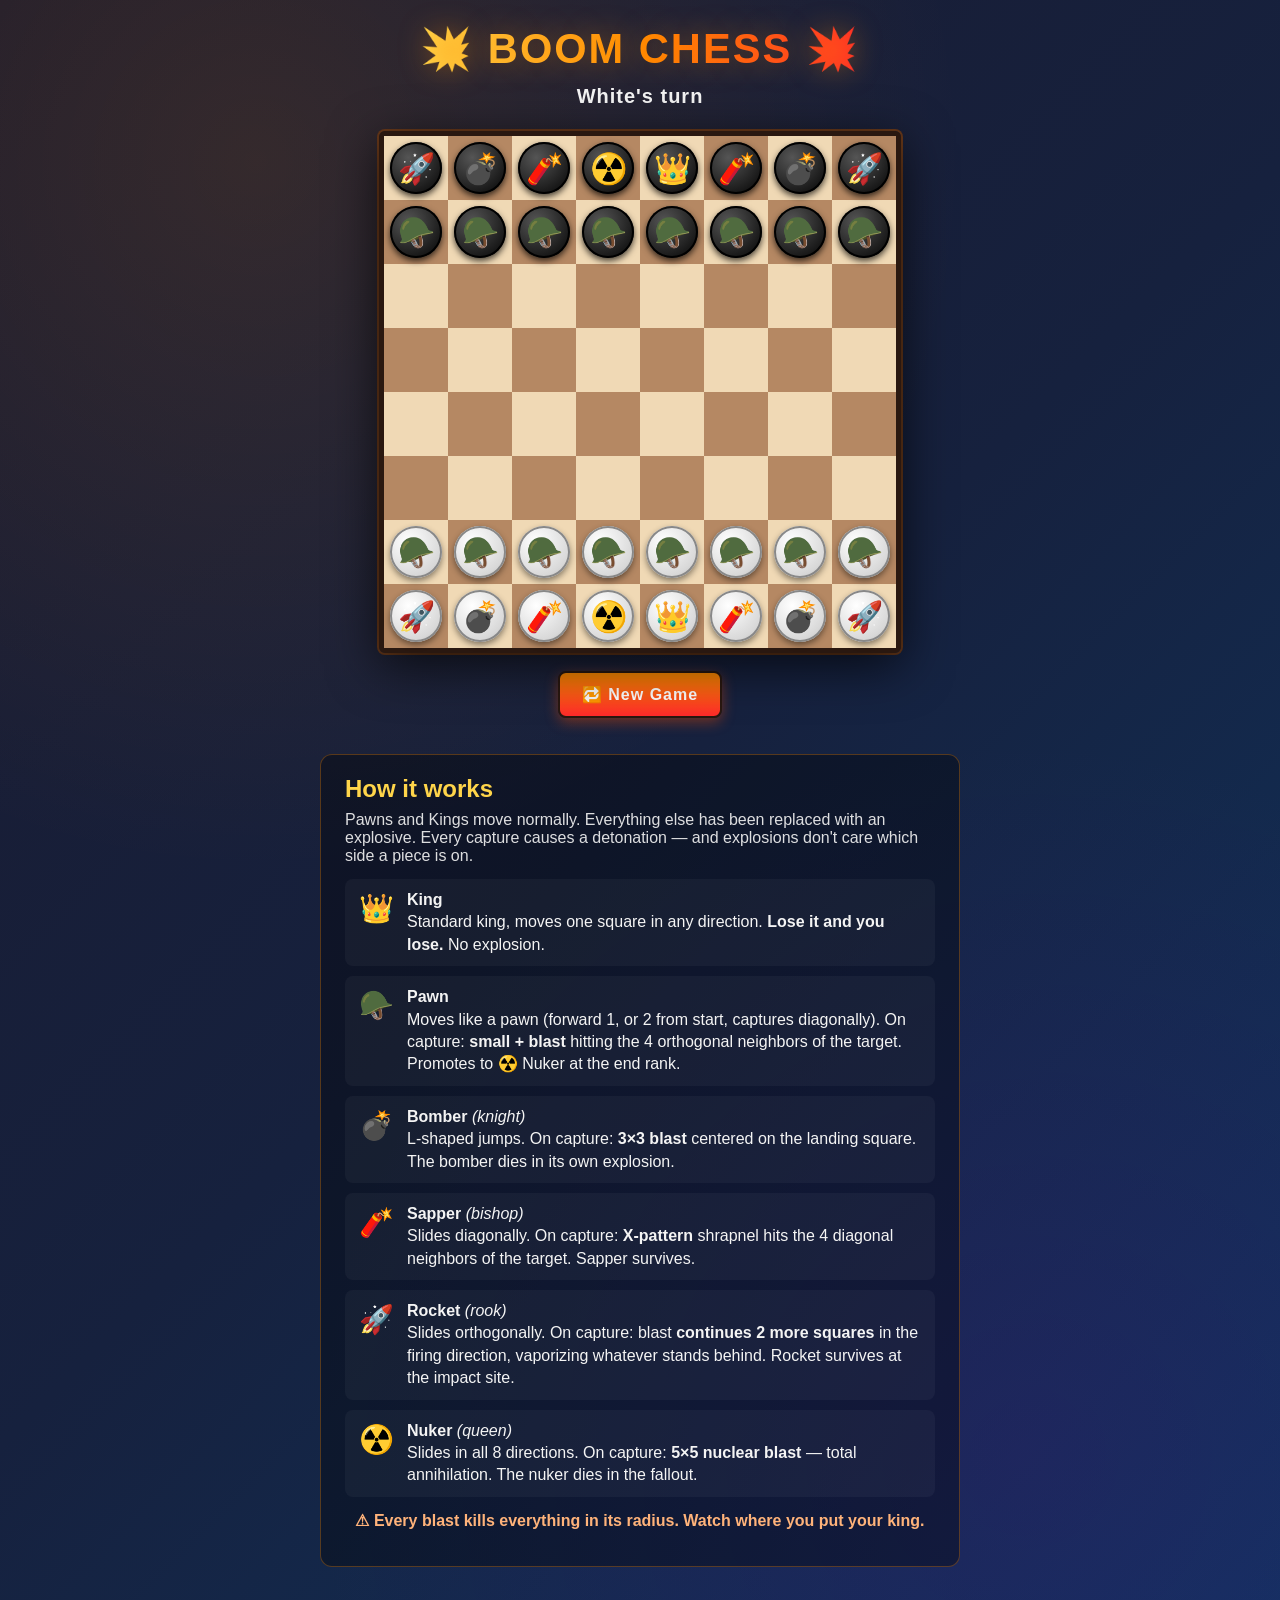
==== boom-chess.html @ 30e977e5 "Add single-file standalone build (boom-chess.html) Bundles index.html + style.css + game.js into one" ====
<!DOCTYPE html>
<html lang="en">
<head>
  <meta charset="UTF-8">
  <meta name="viewport" content="width=device-width, initial-scale=1">
  <title>BOOM CHESS — Explosive Chess</title>
  <style>
* { box-sizing: border-box; }

body {
  margin: 0;
  font-family: "Trebuchet MS", "Segoe UI", sans-serif;
  background:
    radial-gradient(circle at 20% 10%, rgba(255,140,0,0.12), transparent 40%),
    radial-gradient(circle at 80% 90%, rgba(90,0,128,0.18), transparent 40%),
    linear-gradient(135deg, #1a1a2e 0%, #16213e 50%, #0f3460 100%);
  min-height: 100vh;
  color: #f4f4f4;
  display: flex;
  flex-direction: column;
  align-items: center;
  padding: 24px 16px 48px;
  overflow-x: hidden;
}

.shake-wrap {
  display: flex;
  flex-direction: column;
  align-items: center;
}

h1 {
  font-size: 2.6rem;
  margin: 0 0 6px;
  letter-spacing: 2px;
  background: linear-gradient(90deg, #ffd54a, #ff8c00, #ff2a2a, #ff8c00, #ffd54a);
  background-size: 200% 100%;
  -webkit-background-clip: text;
  background-clip: text;
  color: transparent;
  text-shadow: 0 0 30px rgba(255, 140, 0, 0.4);
  animation: glow 4s linear infinite;
}

@keyframes glow {
  0%   { background-position: 0% 0%; }
  100% { background-position: 200% 0%; }
}

#status {
  font-size: 1.25rem;
  margin: 6px 0 14px;
  min-height: 1.6em;
  text-align: center;
  font-weight: bold;
  letter-spacing: 1px;
}

#status.winner {
  font-size: 1.6rem;
  color: #ffd54a;
  text-shadow: 0 0 12px #ff8c00, 0 0 24px #ff2a2a;
  animation: pulse 1.2s ease-in-out infinite;
}

@keyframes pulse {
  0%, 100% { transform: scale(1); }
  50% { transform: scale(1.08); }
}

#board {
  display: grid;
  grid-template-columns: repeat(8, 64px);
  grid-template-rows: repeat(8, 64px);
  border: 5px solid #2a1810;
  border-radius: 6px;
  box-shadow:
    0 12px 50px rgba(0,0,0,0.7),
    0 0 0 2px #6b3a1a,
    inset 0 0 0 1px rgba(0,0,0,0.4);
  position: relative;
}

.square {
  position: relative;
  display: flex;
  align-items: center;
  justify-content: center;
  cursor: pointer;
  transition: background-color 0.15s;
}

.square.light { background: #f0d9b5; }
.square.dark  { background: #b58863; }

.square.selected {
  background: #f7e9a0 !important;
  box-shadow: inset 0 0 0 4px #4caf50;
  z-index: 2;
}
.square.dark.selected { background: #c9a76d !important; }

.square.move-empty::before {
  content: '';
  position: absolute;
  width: 22px; height: 22px;
  border-radius: 50%;
  background: rgba(60, 180, 60, 0.55);
  box-shadow: 0 0 8px rgba(60, 180, 60, 0.7);
  pointer-events: none;
}

.square.move-capture {
  box-shadow: inset 0 0 0 4px rgba(255, 40, 40, 0.75);
}
.square.move-capture::before {
  content: '';
  position: absolute;
  inset: 0;
  background: radial-gradient(circle, transparent 45%, rgba(255,40,40,0.35) 70%);
  pointer-events: none;
}

.piece {
  width: 52px;
  height: 52px;
  border-radius: 50%;
  display: flex;
  align-items: center;
  justify-content: center;
  font-size: 30px;
  user-select: none;
  pointer-events: none;
  position: relative;
  z-index: 1;
  transition: transform 0.12s;
}

.square:hover .piece { transform: scale(1.08); }

.piece.white {
  background: radial-gradient(circle at 35% 30%, #ffffff, #d8d8d8 70%, #aaaaaa);
  box-shadow:
    0 3px 6px rgba(0,0,0,0.45),
    inset 0 0 0 2px #888;
}
.piece.black {
  background: radial-gradient(circle at 35% 30%, #555, #1a1a1a 70%, #000);
  box-shadow:
    0 3px 6px rgba(0,0,0,0.7),
    inset 0 0 0 2px #000;
}

/* Explosions */
.explosion {
  position: absolute;
  inset: -8px;
  pointer-events: none;
  border-radius: 50%;
  z-index: 10;
  background: radial-gradient(circle,
    #ffffff 0%,
    #fff7b0 12%,
    #ffd54a 25%,
    #ff8c00 45%,
    #ff2a2a 65%,
    rgba(120, 20, 0, 0.6) 80%,
    transparent 95%);
  box-shadow:
    0 0 30px 8px #ff8c00,
    0 0 60px 16px rgba(255, 42, 42, 0.7);
  animation: explode 0.6s cubic-bezier(0.2, 0.7, 0.4, 1) forwards;
}

@keyframes explode {
  0%   { transform: scale(0.2); opacity: 0.9; }
  35%  { transform: scale(1.5); opacity: 1; }
  100% { transform: scale(2.0); opacity: 0; }
}

.explosion.nuke {
  inset: -16px;
  background: radial-gradient(circle,
    #ffffff 0%,
    #ffffff 8%,
    #fff200 18%,
    #ff8c00 38%,
    #ff2a2a 58%,
    #7a0080 78%,
    rgba(40, 0, 60, 0.7) 90%,
    transparent 100%);
  box-shadow:
    0 0 50px 16px #ff8c00,
    0 0 100px 32px #ff2a2a,
    0 0 160px 50px rgba(122, 0, 128, 0.7);
  animation: nuke 0.95s cubic-bezier(0.2, 0.7, 0.3, 1) forwards;
}

@keyframes nuke {
  0%   { transform: scale(0.1); opacity: 1; }
  25%  { transform: scale(2.0); opacity: 1; }
  60%  { transform: scale(2.6); opacity: 0.95; }
  100% { transform: scale(3.2); opacity: 0; }
}

.explosion.line {
  background: radial-gradient(ellipse,
    #ffffff 0%, #ffd54a 25%, #ff6a00 55%, #ff2a2a 75%, transparent 95%);
  animation: explode 0.55s ease-out forwards;
}

.explosion.x {
  background: radial-gradient(circle,
    #fff 0%, #ffd54a 25%, #ff6a00 50%, transparent 75%);
  animation: explode 0.5s ease-out forwards;
}

.explosion.plus {
  inset: 4px;
  background: radial-gradient(circle, #fff 0%, #ffd54a 35%, #ff6a00 70%, transparent 100%);
  box-shadow: 0 0 16px 4px #ff8c00;
  animation: explode 0.45s ease-out forwards;
}

/* Shake on detonation */
@keyframes shake-small {
  0%, 100% { transform: translate(0, 0); }
  20% { transform: translate(-3px, 2px); }
  40% { transform: translate(3px, -2px); }
  60% { transform: translate(-2px, -2px); }
  80% { transform: translate(2px, 2px); }
}
@keyframes shake-big {
  0%, 100% { transform: translate(0, 0); }
  8%  { transform: translate(-12px, -6px) rotate(-0.4deg); }
  16% { transform: translate(12px, 6px)   rotate(0.4deg); }
  24% { transform: translate(-10px, 7px)  rotate(-0.3deg); }
  32% { transform: translate(10px, -7px)  rotate(0.3deg); }
  40% { transform: translate(-7px, 4px); }
  50% { transform: translate(7px, -4px); }
  60% { transform: translate(-5px, 2px); }
  70% { transform: translate(5px, -2px); }
  80% { transform: translate(-2px, 1px); }
  90% { transform: translate(2px, -1px); }
}
.shake-wrap.shaking-small { animation: shake-small 0.35s ease-in-out; }
.shake-wrap.shaking-big   { animation: shake-big 0.8s ease-in-out; }

/* Controls */
.controls {
  margin-top: 18px;
}
#reset {
  background: linear-gradient(180deg, #ff8c00, #ff2a2a);
  color: white;
  border: 2px solid #2a1810;
  padding: 12px 22px;
  font-size: 1rem;
  font-weight: bold;
  letter-spacing: 1px;
  border-radius: 8px;
  cursor: pointer;
  box-shadow: 0 4px 14px rgba(255, 80, 0, 0.4);
  transition: transform 0.1s, box-shadow 0.2s;
}
#reset:hover { transform: translateY(-2px); box-shadow: 0 6px 20px rgba(255, 80, 0, 0.6); }
#reset:active { transform: translateY(0); }

/* Legend */
.legend {
  margin-top: 36px;
  max-width: 640px;
  background: rgba(0, 0, 0, 0.35);
  border-radius: 12px;
  padding: 20px 24px;
  border: 1px solid rgba(255, 140, 0, 0.3);
}
.legend h2 {
  margin: 0 0 8px;
  color: #ffd54a;
}
.tagline { margin: 0 0 14px; opacity: 0.9; }
.legend-grid {
  display: grid;
  grid-template-columns: 1fr;
  gap: 10px;
}
.legend-item {
  display: flex;
  align-items: flex-start;
  gap: 12px;
  background: rgba(255,255,255,0.04);
  padding: 10px 12px;
  border-radius: 8px;
  line-height: 1.4;
}
.lg-icon {
  font-size: 28px;
  flex-shrink: 0;
  width: 38px;
  text-align: center;
}
.warning {
  margin-top: 14px;
  color: #ffb37a;
  font-weight: bold;
  text-align: center;
}

@media (max-width: 580px) {
  #board {
    grid-template-columns: repeat(8, 40px);
    grid-template-rows: repeat(8, 40px);
  }
  .piece { width: 34px; height: 34px; font-size: 20px; }
  h1 { font-size: 1.8rem; }
}

</style>
</head>
<body>
  <div class="shake-wrap" id="shake">
    <h1>💥 BOOM CHESS 💥</h1>
    <div id="status">White's turn</div>
    <div id="board"></div>
    <div class="controls">
      <button id="reset">🔁 New Game</button>
    </div>
  </div>

  <section class="legend">
    <h2>How it works</h2>
    <p class="tagline">Pawns and Kings move normally. Everything else has been replaced with an explosive. Every capture causes a detonation — and explosions don't care which side a piece is on.</p>
    <div class="legend-grid">
      <div class="legend-item">
        <span class="lg-icon">👑</span>
        <div><b>King</b><br>Standard king, moves one square in any direction. <b>Lose it and you lose.</b> No explosion.</div>
      </div>
      <div class="legend-item">
        <span class="lg-icon">🪖</span>
        <div><b>Pawn</b><br>Moves like a pawn (forward 1, or 2 from start, captures diagonally). On capture: <b>small + blast</b> hitting the 4 orthogonal neighbors of the target. Promotes to ☢️ Nuker at the end rank.</div>
      </div>
      <div class="legend-item">
        <span class="lg-icon">💣</span>
        <div><b>Bomber</b> <i>(knight)</i><br>L-shaped jumps. On capture: <b>3×3 blast</b> centered on the landing square. The bomber dies in its own explosion.</div>
      </div>
      <div class="legend-item">
        <span class="lg-icon">🧨</span>
        <div><b>Sapper</b> <i>(bishop)</i><br>Slides diagonally. On capture: <b>X-pattern</b> shrapnel hits the 4 diagonal neighbors of the target. Sapper survives.</div>
      </div>
      <div class="legend-item">
        <span class="lg-icon">🚀</span>
        <div><b>Rocket</b> <i>(rook)</i><br>Slides orthogonally. On capture: blast <b>continues 2 more squares</b> in the firing direction, vaporizing whatever stands behind. Rocket survives at the impact site.</div>
      </div>
      <div class="legend-item">
        <span class="lg-icon">☢️</span>
        <div><b>Nuker</b> <i>(queen)</i><br>Slides in all 8 directions. On capture: <b>5×5 nuclear blast</b> — total annihilation. The nuker dies in the fallout.</div>
      </div>
    </div>
    <p class="warning">⚠ Every blast kills <b>everything</b> in its radius. Watch where you put your king.</p>
  </section>

  <script>
// BOOM CHESS — explosive chess with custom pieces
// Pawns and Kings are standard; every other piece is replaced with an explosive.

const SIZE = 8;

const PIECE_INFO = {
  king:   { symbol: '👑', name: 'King' },
  pawn:   { symbol: '🪖', name: 'Pawn' },
  bomber: { symbol: '💣', name: 'Bomber' },  // replaces knight
  sapper: { symbol: '🧨', name: 'Sapper' },  // replaces bishop
  rocket: { symbol: '🚀', name: 'Rocket' },  // replaces rook
  nuker:  { symbol: '☢️', name: 'Nuker'  },  // replaces queen
};

let board;        // 2D array of {type, color} | null
let turn;         // 'white' | 'black'
let selected;     // {r, c} | null
let legalMoves;   // [{r, c, capture}]
let gameOver;
let winner;
let busy;         // true while an animation is playing

function initBoard() {
  board = Array.from({ length: SIZE }, () => Array(SIZE).fill(null));

  const backRank = ['rocket','bomber','sapper','nuker','king','sapper','bomber','rocket'];
  for (let c = 0; c < SIZE; c++) {
    board[0][c] = { type: backRank[c], color: 'black' };
    board[1][c] = { type: 'pawn',      color: 'black' };
    board[6][c] = { type: 'pawn',      color: 'white' };
    board[7][c] = { type: backRank[c], color: 'white' };
  }

  turn = 'white';
  selected = null;
  legalMoves = [];
  gameOver = false;
  winner = null;
  busy = false;
}

function inBounds(r, c) {
  return r >= 0 && r < SIZE && c >= 0 && c < SIZE;
}

// ----- Movement -----

function getMoves(r, c) {
  const piece = board[r][c];
  if (!piece) return [];

  const moves = [];
  const { type, color } = piece;

  const slide = (dirs) => {
    for (const [dr, dc] of dirs) {
      for (let i = 1; i < SIZE; i++) {
        const nr = r + dr * i, nc = c + dc * i;
        if (!inBounds(nr, nc)) break;
        const t = board[nr][nc];
        if (!t) {
          moves.push({ r: nr, c: nc, capture: false });
        } else {
          if (t.color !== color) moves.push({ r: nr, c: nc, capture: true });
          break;
        }
      }
    }
  };

  if (type === 'king') {
    for (let dr = -1; dr <= 1; dr++) for (let dc = -1; dc <= 1; dc++) {
      if (!dr && !dc) continue;
      const nr = r + dr, nc = c + dc;
      if (!inBounds(nr, nc)) continue;
      const t = board[nr][nc];
      if (!t || t.color !== color) moves.push({ r: nr, c: nc, capture: !!t });
    }
  } else if (type === 'pawn') {
    const dir = color === 'white' ? -1 : 1;
    const startRow = color === 'white' ? 6 : 1;
    const fr1 = r + dir;
    if (inBounds(fr1, c) && !board[fr1][c]) {
      moves.push({ r: fr1, c, capture: false });
      const fr2 = r + 2 * dir;
      if (r === startRow && inBounds(fr2, c) && !board[fr2][c]) {
        moves.push({ r: fr2, c, capture: false });
      }
    }
    for (const dc of [-1, 1]) {
      const nr = r + dir, nc = c + dc;
      if (inBounds(nr, nc) && board[nr][nc] && board[nr][nc].color !== color) {
        moves.push({ r: nr, c: nc, capture: true });
      }
    }
  } else if (type === 'bomber') {
    const jumps = [[-2,-1],[-2,1],[-1,-2],[-1,2],[1,-2],[1,2],[2,-1],[2,1]];
    for (const [dr, dc] of jumps) {
      const nr = r + dr, nc = c + dc;
      if (!inBounds(nr, nc)) continue;
      const t = board[nr][nc];
      if (!t || t.color !== color) moves.push({ r: nr, c: nc, capture: !!t });
    }
  } else if (type === 'sapper') {
    slide([[-1,-1],[-1,1],[1,-1],[1,1]]);
  } else if (type === 'rocket') {
    slide([[-1,0],[1,0],[0,-1],[0,1]]);
  } else if (type === 'nuker') {
    slide([[-1,-1],[-1,0],[-1,1],[0,-1],[0,1],[1,-1],[1,0],[1,1]]);
  }

  return moves;
}

// ----- Explosions -----
// Returns { squares: [{r,c}], css: 'normal'|'nuke'|'line'|'x'|'plus', shake: 'small'|'big'|null }
function getBlast(piece, fromR, fromC, toR, toC) {
  const set = new Set();
  const add = (r, c) => { if (inBounds(r, c)) set.add(r * SIZE + c); };

  let css = 'normal';
  let shake = 'small';

  switch (piece.type) {
    case 'pawn': {
      // small + around landing (target dies from move itself)
      add(toR - 1, toC); add(toR + 1, toC);
      add(toR, toC - 1); add(toR, toC + 1);
      css = 'plus';
      shake = 'small';
      break;
    }
    case 'bomber': {
      // 3x3 around landing — bomber goes with it
      for (let dr = -1; dr <= 1; dr++) for (let dc = -1; dc <= 1; dc++) add(toR + dr, toC + dc);
      css = 'normal';
      shake = 'small';
      break;
    }
    case 'sapper': {
      // X-pattern: 4 diagonal neighbors
      add(toR - 1, toC - 1); add(toR - 1, toC + 1);
      add(toR + 1, toC - 1); add(toR + 1, toC + 1);
      css = 'x';
      shake = 'small';
      break;
    }
    case 'rocket': {
      // Two squares past impact, in direction of travel
      const dr = Math.sign(toR - fromR);
      const dc = Math.sign(toC - fromC);
      add(toR + dr, toC + dc);
      add(toR + dr * 2, toC + dc * 2);
      css = 'line';
      shake = 'small';
      break;
    }
    case 'nuker': {
      // 5x5 around landing — nuker dies in it
      for (let dr = -2; dr <= 2; dr++) for (let dc = -2; dc <= 2; dc++) add(toR + dr, toC + dc);
      css = 'nuke';
      shake = 'big';
      break;
    }
    default:
      shake = null;
  }

  const squares = [...set].map(n => ({ r: Math.floor(n / SIZE), c: n % SIZE }));
  return { squares, css, shake };
}

// ----- Move execution -----

async function makeMove(toR, toC) {
  if (busy || gameOver) return;
  busy = true;

  const { r: fromR, c: fromC } = selected;
  const piece = board[fromR][fromC];
  const isCapture = !!board[toR][toC];

  // Execute move
  board[fromR][fromC] = null;
  board[toR][toC] = piece;

  // Pawn promotion → Nuker
  if (piece.type === 'pawn') {
    if ((piece.color === 'white' && toR === 0) || (piece.color === 'black' && toR === SIZE - 1)) {
      piece.type = 'nuker';
    }
  }

  selected = null;
  legalMoves = [];
  render();

  if (isCapture) {
    const blast = getBlast(piece, fromR, fromC, toR, toC);
    await playExplosion(blast);

    // Detonate: clear every square in blast radius
    for (const { r, c } of blast.squares) {
      board[r][c] = null;
    }
  }

  // Check kings
  let whiteKing = false, blackKing = false;
  for (let r = 0; r < SIZE; r++) for (let c = 0; c < SIZE; c++) {
    const p = board[r][c];
    if (p && p.type === 'king') {
      if (p.color === 'white') whiteKing = true; else blackKing = true;
    }
  }

  if (!whiteKing || !blackKing) {
    gameOver = true;
    if (!whiteKing && !blackKing) winner = 'draw';
    else if (!whiteKing) winner = 'black';
    else winner = 'white';
  } else {
    turn = turn === 'white' ? 'black' : 'white';
  }

  render();
  busy = false;
}

// ----- Animation -----

function playExplosion(blast) {
  return new Promise(resolve => {
    const boardEl = document.getElementById('board');
    const wrap = document.getElementById('shake');

    const overlays = [];
    for (const { r, c } of blast.squares) {
      const sq = boardEl.children[r * SIZE + c];
      if (!sq) continue;
      const el = document.createElement('div');
      el.className = 'explosion ' + blast.css;
      // Slight stagger for organic feel
      el.style.animationDelay = `${Math.random() * 80}ms`;
      sq.appendChild(el);
      overlays.push(el);
    }

    if (blast.shake === 'big') wrap.classList.add('shaking-big');
    else if (blast.shake === 'small') wrap.classList.add('shaking-small');

    const duration = blast.css === 'nuke' ? 950 : 600;
    setTimeout(() => {
      wrap.classList.remove('shaking-small', 'shaking-big');
      for (const el of overlays) el.remove();
      resolve();
    }, duration);
  });
}

// ----- Rendering -----

function render() {
  const boardEl = document.getElementById('board');
  boardEl.innerHTML = '';

  for (let r = 0; r < SIZE; r++) {
    for (let c = 0; c < SIZE; c++) {
      const sq = document.createElement('div');
      sq.className = 'square ' + ((r + c) % 2 === 0 ? 'light' : 'dark');
      sq.dataset.r = r;
      sq.dataset.c = c;

      if (selected && selected.r === r && selected.c === c) sq.classList.add('selected');

      const move = legalMoves.find(m => m.r === r && m.c === c);
      if (move) sq.classList.add(move.capture ? 'move-capture' : 'move-empty');

      const p = board[r][c];
      if (p) {
        const pe = document.createElement('div');
        pe.className = 'piece ' + p.color;
        pe.textContent = PIECE_INFO[p.type].symbol;
        pe.title = `${p.color} ${PIECE_INFO[p.type].name}`;
        sq.appendChild(pe);
      }

      sq.addEventListener('click', () => onSquareClick(r, c));
      boardEl.appendChild(sq);
    }
  }

  const status = document.getElementById('status');
  status.classList.remove('winner');
  if (gameOver) {
    status.classList.add('winner');
    if (winner === 'draw') status.textContent = '💥 DOUBLE KO — DRAW! 💥';
    else status.textContent = `🏆 ${winner.toUpperCase()} WINS! 🏆`;
  } else {
    const t = turn === 'white' ? 'White' : 'Black';
    status.textContent = `${t}'s turn`;
  }
}

function onSquareClick(r, c) {
  if (busy || gameOver) return;
  const piece = board[r][c];

  if (selected) {
    const move = legalMoves.find(m => m.r === r && m.c === c);
    if (move) { makeMove(r, c); return; }

    if (piece && piece.color === turn) {
      selected = { r, c };
      legalMoves = getMoves(r, c);
    } else {
      selected = null;
      legalMoves = [];
    }
    render();
  } else if (piece && piece.color === turn) {
    selected = { r, c };
    legalMoves = getMoves(r, c);
    render();
  }
}

document.getElementById('reset').addEventListener('click', () => {
  if (busy) return;
  initBoard();
  render();
});

initBoard();
render();

</script>
</body>
</html>
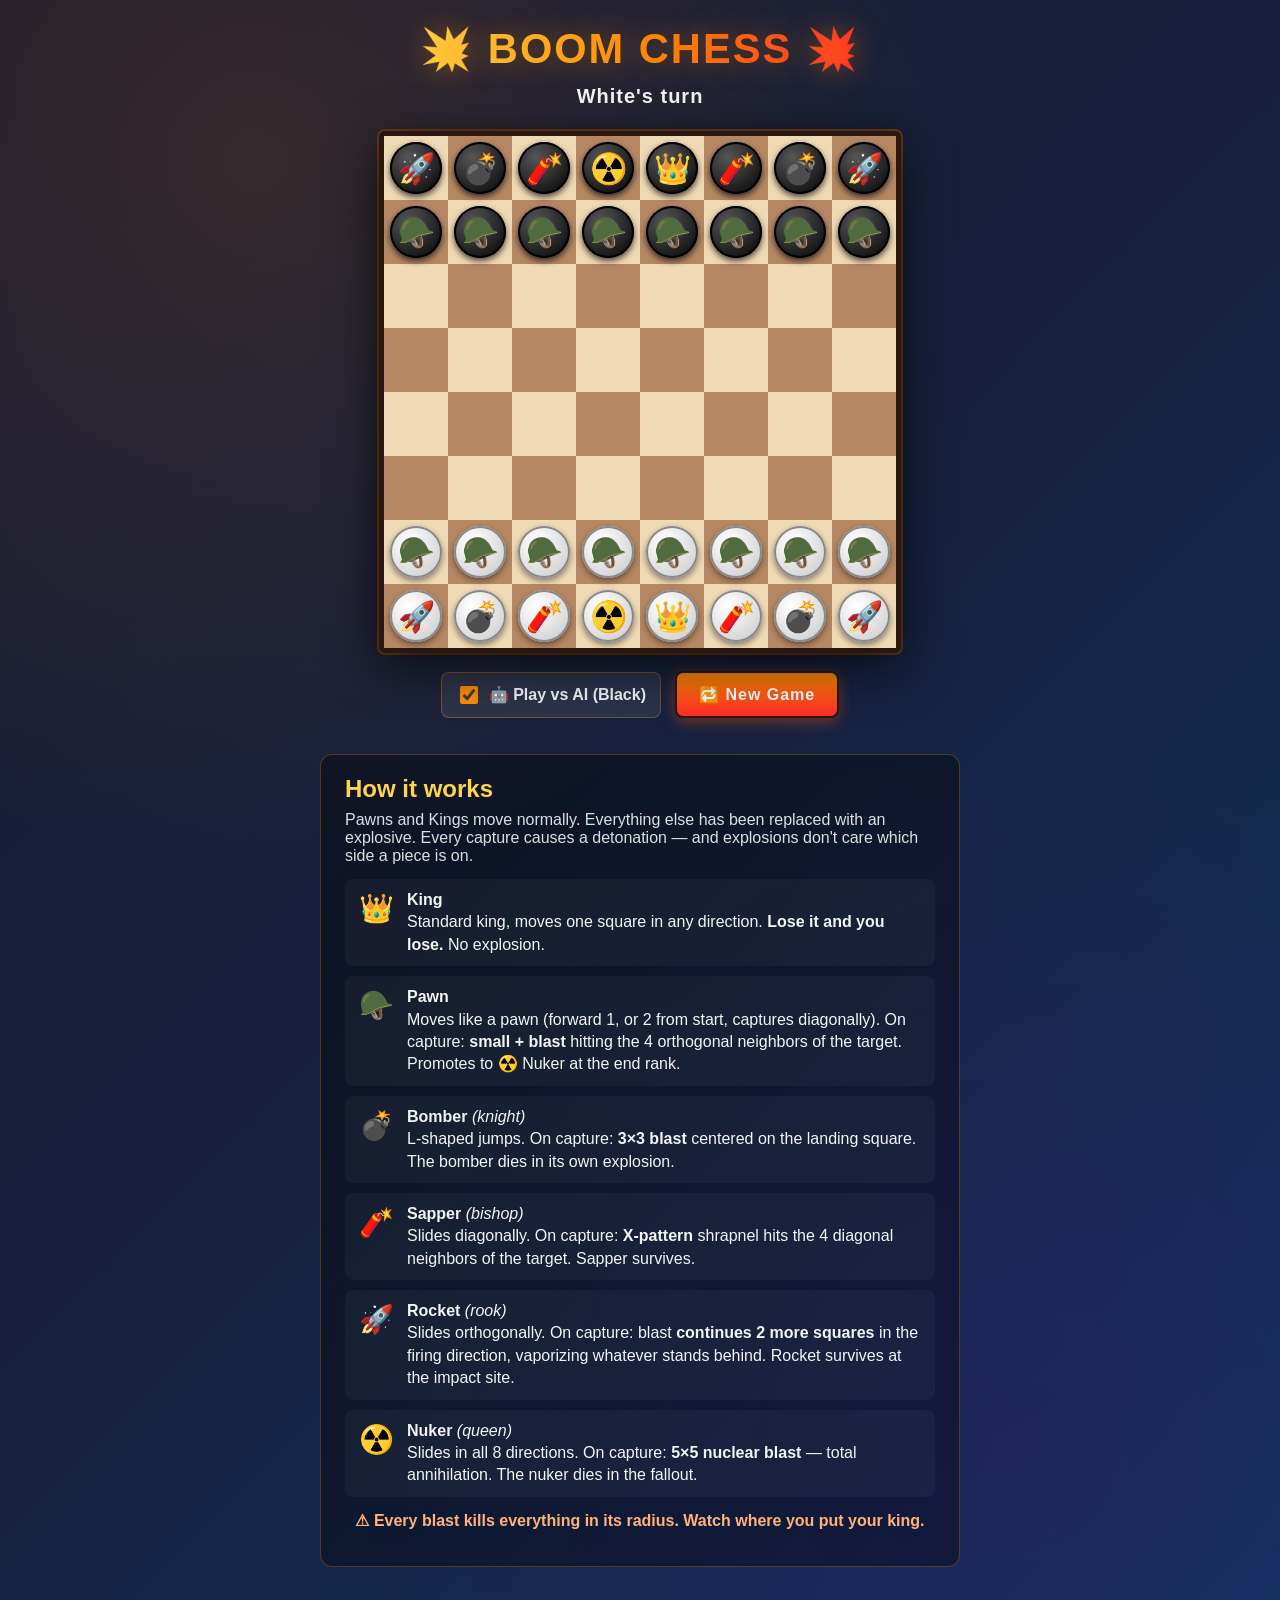
==== commit 12334bf5: "Add AI opponent with 2-ply minimax + alpha-beta Adds 'Play vs AI (Black)' toggle (on by default). AI" ====
--- a/boom-chess.html
+++ b/boom-chess.html
@@ -249,6 +249,34 @@
 /* Controls */
 .controls {
   margin-top: 18px;
+  display: flex;
+  gap: 14px;
+  align-items: center;
+  flex-wrap: wrap;
+  justify-content: center;
+}
+.ai-toggle {
+  display: flex;
+  align-items: center;
+  gap: 8px;
+  cursor: pointer;
+  user-select: none;
+  background: rgba(255, 255, 255, 0.08);
+  padding: 10px 14px;
+  border-radius: 8px;
+  border: 1px solid rgba(255, 140, 0, 0.35);
+  font-weight: bold;
+  color: #f4f4f4;
+}
+.ai-toggle input {
+  width: 18px;
+  height: 18px;
+  cursor: pointer;
+  accent-color: #ff8c00;
+}
+#status.thinking {
+  color: #9adcff;
+  text-shadow: 0 0 10px rgba(80, 180, 255, 0.6);
 }
 #reset {
   background: linear-gradient(180deg, #ff8c00, #ff2a2a);
@@ -324,6 +352,10 @@
     <div id="status">White's turn</div>
     <div id="board"></div>
     <div class="controls">
+      <label class="ai-toggle">
+        <input type="checkbox" id="ai-toggle" checked>
+        <span>🤖 Play vs AI (Black)</span>
+      </label>
       <button id="reset">🔁 New Game</button>
     </div>
   </div>
@@ -361,8 +393,8 @@
   </section>
 
   <script>
-// BOOM CHESS — explosive chess with custom pieces
-// Pawns and Kings are standard; every other piece is replaced with an explosive.
+// BOOM CHESS — explosive chess with custom pieces + AI opponent
+// Pawns and Kings move normally; every other piece is replaced with an explosive.
 
 const SIZE = 8;
 
@@ -375,17 +407,18 @@
   nuker:  { symbol: '☢️', name: 'Nuker'  },  // replaces queen
 };
 
-let board;        // 2D array of {type, color} | null
-let turn;         // 'white' | 'black'
-let selected;     // {r, c} | null
-let legalMoves;   // [{r, c, capture}]
-let gameOver;
-let winner;
-let busy;         // true while an animation is playing
+const PIECE_VALUE = {
+  king: 10000, nuker: 9, rocket: 5, sapper: 3.5, bomber: 3.5, pawn: 1,
+};
+
+let board, turn, selected, legalMoves, gameOver, winner, busy;
+let aiEnabled = true;
+const aiColor = 'black';
+
+// ----- Setup -----
 
 function initBoard() {
   board = Array.from({ length: SIZE }, () => Array(SIZE).fill(null));
-
   const backRank = ['rocket','bomber','sapper','nuker','king','sapper','bomber','rocket'];
   for (let c = 0; c < SIZE; c++) {
     board[0][c] = { type: backRank[c], color: 'black' };
@@ -393,7 +426,6 @@
     board[6][c] = { type: 'pawn',      color: 'white' };
     board[7][c] = { type: backRank[c], color: 'white' };
   }
-
   turn = 'white';
   selected = null;
   legalMoves = [];
@@ -406,12 +438,15 @@
   return r >= 0 && r < SIZE && c >= 0 && c < SIZE;
 }
 
-// ----- Movement -----
-
-function getMoves(r, c) {
-  const piece = board[r][c];
+function cloneBoard(b) {
+  return b.map(row => row.map(cell => cell ? { ...cell } : null));
+}
+
+// ----- Movement (pure: takes board state) -----
+
+function getMovesOn(b, r, c) {
+  const piece = b[r][c];
   if (!piece) return [];
-
   const moves = [];
   const { type, color } = piece;
 
@@ -420,13 +455,9 @@
       for (let i = 1; i < SIZE; i++) {
         const nr = r + dr * i, nc = c + dc * i;
         if (!inBounds(nr, nc)) break;
-        const t = board[nr][nc];
-        if (!t) {
-          moves.push({ r: nr, c: nc, capture: false });
-        } else {
-          if (t.color !== color) moves.push({ r: nr, c: nc, capture: true });
-          break;
-        }
+        const t = b[nr][nc];
+        if (!t) moves.push({ r: nr, c: nc, capture: false });
+        else { if (t.color !== color) moves.push({ r: nr, c: nc, capture: true }); break; }
       }
     }
   };
@@ -436,23 +467,23 @@
       if (!dr && !dc) continue;
       const nr = r + dr, nc = c + dc;
       if (!inBounds(nr, nc)) continue;
-      const t = board[nr][nc];
+      const t = b[nr][nc];
       if (!t || t.color !== color) moves.push({ r: nr, c: nc, capture: !!t });
     }
   } else if (type === 'pawn') {
     const dir = color === 'white' ? -1 : 1;
     const startRow = color === 'white' ? 6 : 1;
     const fr1 = r + dir;
-    if (inBounds(fr1, c) && !board[fr1][c]) {
+    if (inBounds(fr1, c) && !b[fr1][c]) {
       moves.push({ r: fr1, c, capture: false });
       const fr2 = r + 2 * dir;
-      if (r === startRow && inBounds(fr2, c) && !board[fr2][c]) {
+      if (r === startRow && inBounds(fr2, c) && !b[fr2][c]) {
         moves.push({ r: fr2, c, capture: false });
       }
     }
     for (const dc of [-1, 1]) {
       const nr = r + dir, nc = c + dc;
-      if (inBounds(nr, nc) && board[nr][nc] && board[nr][nc].color !== color) {
+      if (inBounds(nr, nc) && b[nr][nc] && b[nr][nc].color !== color) {
         moves.push({ r: nr, c: nc, capture: true });
       }
     }
@@ -461,7 +492,7 @@
     for (const [dr, dc] of jumps) {
       const nr = r + dr, nc = c + dc;
       if (!inBounds(nr, nc)) continue;
-      const t = board[nr][nc];
+      const t = b[nr][nc];
       if (!t || t.color !== color) moves.push({ r: nr, c: nc, capture: !!t });
     }
   } else if (type === 'sapper') {
@@ -475,8 +506,10 @@
   return moves;
 }
 
+function getMoves(r, c) { return getMovesOn(board, r, c); }
+
 // ----- Explosions -----
-// Returns { squares: [{r,c}], css: 'normal'|'nuke'|'line'|'x'|'plus', shake: 'small'|'big'|null }
+
 function getBlast(piece, fromR, fromC, toR, toC) {
   const set = new Set();
   const add = (r, c) => { if (inBounds(r, c)) set.add(r * SIZE + c); };
@@ -485,46 +518,26 @@
   let shake = 'small';
 
   switch (piece.type) {
-    case 'pawn': {
-      // small + around landing (target dies from move itself)
+    case 'pawn':
       add(toR - 1, toC); add(toR + 1, toC);
       add(toR, toC - 1); add(toR, toC + 1);
-      css = 'plus';
-      shake = 'small';
-      break;
-    }
-    case 'bomber': {
-      // 3x3 around landing — bomber goes with it
+      css = 'plus'; break;
+    case 'bomber':
       for (let dr = -1; dr <= 1; dr++) for (let dc = -1; dc <= 1; dc++) add(toR + dr, toC + dc);
-      css = 'normal';
-      shake = 'small';
-      break;
-    }
-    case 'sapper': {
-      // X-pattern: 4 diagonal neighbors
+      css = 'normal'; break;
+    case 'sapper':
       add(toR - 1, toC - 1); add(toR - 1, toC + 1);
       add(toR + 1, toC - 1); add(toR + 1, toC + 1);
-      css = 'x';
-      shake = 'small';
-      break;
-    }
+      css = 'x'; break;
     case 'rocket': {
-      // Two squares past impact, in direction of travel
-      const dr = Math.sign(toR - fromR);
-      const dc = Math.sign(toC - fromC);
+      const dr = Math.sign(toR - fromR), dc = Math.sign(toC - fromC);
       add(toR + dr, toC + dc);
       add(toR + dr * 2, toC + dc * 2);
-      css = 'line';
-      shake = 'small';
-      break;
-    }
-    case 'nuker': {
-      // 5x5 around landing — nuker dies in it
+      css = 'line'; break;
+    }
+    case 'nuker':
       for (let dr = -2; dr <= 2; dr++) for (let dc = -2; dc <= 2; dc++) add(toR + dr, toC + dc);
-      css = 'nuke';
-      shake = 'big';
-      break;
-    }
+      css = 'nuke'; shake = 'big'; break;
     default:
       shake = null;
   }
@@ -533,26 +546,171 @@
   return { squares, css, shake };
 }
 
-// ----- Move execution -----
-
-async function makeMove(toR, toC) {
-  if (busy || gameOver) return;
-  busy = true;
-
-  const { r: fromR, c: fromC } = selected;
-  const piece = board[fromR][fromC];
-  const isCapture = !!board[toR][toC];
-
-  // Execute move
-  board[fromR][fromC] = null;
-  board[toR][toC] = piece;
-
-  // Pawn promotion → Nuker
+// ----- Pure move application (for AI simulation) -----
+
+function applyMoveOn(b, fromR, fromC, toR, toC) {
+  const nb = cloneBoard(b);
+  const piece = nb[fromR][fromC];
+  const isCapture = !!nb[toR][toC];
+  nb[fromR][fromC] = null;
+  nb[toR][toC] = piece;
   if (piece.type === 'pawn') {
     if ((piece.color === 'white' && toR === 0) || (piece.color === 'black' && toR === SIZE - 1)) {
       piece.type = 'nuker';
     }
   }
+  if (isCapture) {
+    const blast = getBlast(piece, fromR, fromC, toR, toC);
+    for (const { r, c } of blast.squares) nb[r][c] = null;
+  }
+  return nb;
+}
+
+function allMovesFor(b, color) {
+  const out = [];
+  for (let r = 0; r < SIZE; r++) for (let c = 0; c < SIZE; c++) {
+    const p = b[r][c];
+    if (!p || p.color !== color) continue;
+    for (const m of getMovesOn(b, r, c)) {
+      out.push({ fromR: r, fromC: c, toR: m.r, toC: m.c, capture: m.capture });
+    }
+  }
+  return out;
+}
+
+function findKings(b) {
+  let w = false, k = false;
+  for (let r = 0; r < SIZE; r++) for (let c = 0; c < SIZE; c++) {
+    const p = b[r][c];
+    if (p && p.type === 'king') {
+      if (p.color === 'white') w = true; else k = true;
+    }
+  }
+  return { white: w, black: k };
+}
+
+// ----- AI -----
+
+function evaluate(b, perspective) {
+  const kings = findKings(b);
+  const myKing = kings[perspective];
+  const oppColor = perspective === 'white' ? 'black' : 'white';
+  const oppKing = kings[oppColor];
+  if (!myKing && !oppKing) return 0;
+  if (!myKing) return -1e8;
+  if (!oppKing) return  1e8;
+
+  let myScore = 0, oppScore = 0;
+  for (let r = 0; r < SIZE; r++) for (let c = 0; c < SIZE; c++) {
+    const p = b[r][c];
+    if (!p) continue;
+    const v = PIECE_VALUE[p.type];
+    if (p.color === perspective) myScore += v; else oppScore += v;
+  }
+  return myScore - oppScore;
+}
+
+function minimax(b, depth, color, alpha, beta, perspective) {
+  const kings = findKings(b);
+  if (!kings.white || !kings.black || depth === 0) return evaluate(b, perspective);
+
+  const moves = allMovesFor(b, color);
+  if (moves.length === 0) return evaluate(b, perspective);
+
+  const next = color === 'white' ? 'black' : 'white';
+  const isMax = color === perspective;
+
+  if (isMax) {
+    let best = -Infinity;
+    for (const m of moves) {
+      const nb = applyMoveOn(b, m.fromR, m.fromC, m.toR, m.toC);
+      const s = minimax(nb, depth - 1, next, alpha, beta, perspective);
+      if (s > best) best = s;
+      if (best > alpha) alpha = best;
+      if (beta <= alpha) break;
+    }
+    return best;
+  } else {
+    let best = Infinity;
+    for (const m of moves) {
+      const nb = applyMoveOn(b, m.fromR, m.fromC, m.toR, m.toC);
+      const s = minimax(nb, depth - 1, next, alpha, beta, perspective);
+      if (s < best) best = s;
+      if (best < beta) beta = best;
+      if (beta <= alpha) break;
+    }
+    return best;
+  }
+}
+
+function pickAIMove() {
+  const moves = allMovesFor(board, aiColor);
+  if (moves.length === 0) return null;
+
+  const depth = 2;
+  const next = aiColor === 'white' ? 'black' : 'white';
+  let bestScore = -Infinity;
+  let bestMoves = [];
+
+  // Shuffle for tiebreak variety
+  const shuffled = [...moves].sort(() => Math.random() - 0.5);
+
+  for (const m of shuffled) {
+    const nb = applyMoveOn(board, m.fromR, m.fromC, m.toR, m.toC);
+    let s = minimax(nb, depth - 1, next, -Infinity, Infinity, aiColor);
+    // Aggression bonus — favour explosions when otherwise equal
+    if (m.capture) s += 0.4;
+    s += Math.random() * 0.05;
+    if (s > bestScore) { bestScore = s; bestMoves = [m]; }
+    else if (s === bestScore) bestMoves.push(m);
+  }
+  return bestMoves[Math.floor(Math.random() * bestMoves.length)];
+}
+
+async function aiTurn() {
+  if (gameOver || !aiEnabled || turn !== aiColor || busy) return;
+  busy = true;
+  render();
+
+  // Brief "thinking" pause so it doesn't feel instant
+  await new Promise(r => setTimeout(r, 350));
+
+  const move = pickAIMove();
+  if (!move) {
+    gameOver = true;
+    winner = aiColor === 'white' ? 'black' : 'white';
+    busy = false;
+    render();
+    return;
+  }
+
+  // Flash the chosen piece + target square briefly
+  selected = { r: move.fromR, c: move.fromC };
+  legalMoves = [{ r: move.toR, c: move.toC, capture: !!board[move.toR][move.toC] }];
+  render();
+  await new Promise(r => setTimeout(r, 350));
+
+  busy = false; // makeMove sets its own
+  await makeMove(move.fromR, move.fromC, move.toR, move.toC);
+}
+
+// ----- Move execution (mutates live board, animates) -----
+
+async function makeMove(fromR, fromC, toR, toC) {
+  if (busy || gameOver) return;
+  busy = true;
+
+  const piece = board[fromR][fromC];
+  const isCapture = !!board[toR][toC];
+
+  board[fromR][fromC] = null;
+  board[toR][toC] = piece;
+
+  if (piece.type === 'pawn') {
+    if ((piece.color === 'white' && toR === 0) || (piece.color === 'black' && toR === SIZE - 1)) {
+      piece.type = 'nuker';
+    }
+  }
 
   selected = null;
   legalMoves = [];
@@ -561,33 +719,26 @@
   if (isCapture) {
     const blast = getBlast(piece, fromR, fromC, toR, toC);
     await playExplosion(blast);
-
-    // Detonate: clear every square in blast radius
-    for (const { r, c } of blast.squares) {
-      board[r][c] = null;
-    }
-  }
-
-  // Check kings
-  let whiteKing = false, blackKing = false;
-  for (let r = 0; r < SIZE; r++) for (let c = 0; c < SIZE; c++) {
-    const p = board[r][c];
-    if (p && p.type === 'king') {
-      if (p.color === 'white') whiteKing = true; else blackKing = true;
-    }
-  }
-
-  if (!whiteKing || !blackKing) {
+    for (const { r, c } of blast.squares) board[r][c] = null;
+  }
+
+  const kings = findKings(board);
+  if (!kings.white || !kings.black) {
     gameOver = true;
-    if (!whiteKing && !blackKing) winner = 'draw';
-    else if (!whiteKing) winner = 'black';
+    if (!kings.white && !kings.black) winner = 'draw';
+    else if (!kings.white) winner = 'black';
     else winner = 'white';
   } else {
     turn = turn === 'white' ? 'black' : 'white';
   }
 
+  busy = false;
   render();
-  busy = false;
+
+  // Hand off to AI if its turn
+  if (!gameOver && aiEnabled && turn === aiColor) {
+    aiTurn();
+  }
 }
 
 // ----- Animation -----
@@ -603,7 +754,6 @@
       if (!sq) continue;
       const el = document.createElement('div');
       el.className = 'explosion ' + blast.css;
-      // Slight stagger for organic feel
       el.style.animationDelay = `${Math.random() * 80}ms`;
       sq.appendChild(el);
       overlays.push(el);
@@ -654,25 +804,36 @@
   }
 
   const status = document.getElementById('status');
-  status.classList.remove('winner');
+  status.classList.remove('winner', 'thinking');
   if (gameOver) {
     status.classList.add('winner');
     if (winner === 'draw') status.textContent = '💥 DOUBLE KO — DRAW! 💥';
     else status.textContent = `🏆 ${winner.toUpperCase()} WINS! 🏆`;
+  } else if (aiEnabled && turn === aiColor && busy) {
+    status.classList.add('thinking');
+    status.textContent = '🤖 AI is thinking…';
   } else {
     const t = turn === 'white' ? 'White' : 'Black';
-    status.textContent = `${t}'s turn`;
+    const tag = (aiEnabled && turn === aiColor) ? ' (AI)' : '';
+    status.textContent = `${t}'s turn${tag}`;
   }
 }
 
 function onSquareClick(r, c) {
   if (busy || gameOver) return;
+  if (aiEnabled && turn === aiColor) return; // not your turn
+
   const piece = board[r][c];
 
   if (selected) {
     const move = legalMoves.find(m => m.r === r && m.c === c);
-    if (move) { makeMove(r, c); return; }
-
+    if (move) {
+      const from = selected;
+      selected = null;
+      legalMoves = [];
+      makeMove(from.r, from.c, r, c);
+      return;
+    }
     if (piece && piece.color === turn) {
       selected = { r, c };
       legalMoves = getMoves(r, c);
@@ -692,6 +853,13 @@
   if (busy) return;
   initBoard();
   render();
+  if (aiEnabled && turn === aiColor) aiTurn();
+});
+
+document.getElementById('ai-toggle').addEventListener('change', (e) => {
+  aiEnabled = e.target.checked;
+  render();
+  if (aiEnabled && !gameOver && turn === aiColor && !busy) aiTurn();
 });
 
 initBoard();
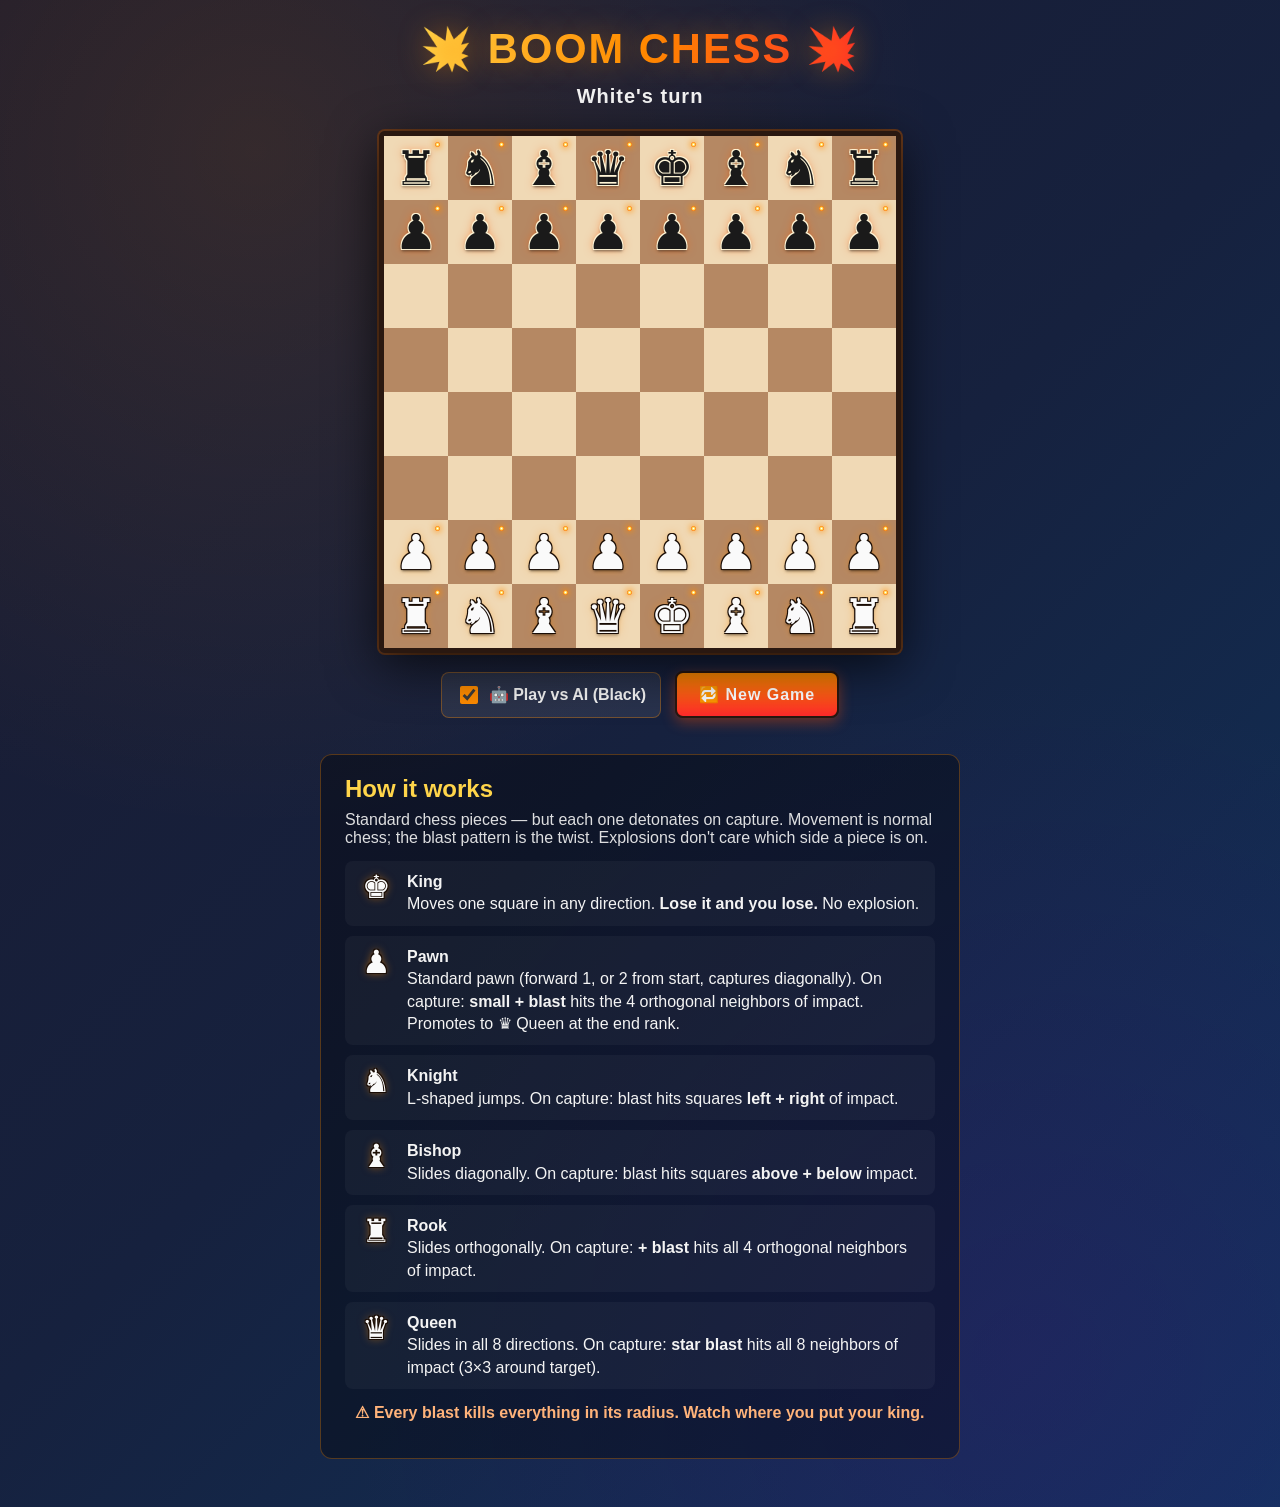
==== commit 39519a82: "Restore standard chess piece art with explosive theme; new blast patterns Pieces now use Unicode che" ====
--- a/boom-chess.html
+++ b/boom-chess.html
@@ -122,33 +122,61 @@
 }
 
 .piece {
-  width: 52px;
-  height: 52px;
-  border-radius: 50%;
+  width: 60px;
+  height: 60px;
   display: flex;
   align-items: center;
   justify-content: center;
-  font-size: 30px;
+  font-size: 48px;
+  line-height: 1;
   user-select: none;
   pointer-events: none;
   position: relative;
   z-index: 1;
-  transition: transform 0.12s;
+  font-family: "Segoe UI Symbol", "Apple Symbols", "Noto Sans Symbols", "DejaVu Sans", sans-serif;
+  transition: transform 0.12s, text-shadow 0.2s;
 }
 
 .square:hover .piece { transform: scale(1.08); }
 
 .piece.white {
-  background: radial-gradient(circle at 35% 30%, #ffffff, #d8d8d8 70%, #aaaaaa);
-  box-shadow:
-    0 3px 6px rgba(0,0,0,0.45),
-    inset 0 0 0 2px #888;
+  color: #fafafa;
+  text-shadow:
+    -1px -1px 0 #1a0d05,
+     1px -1px 0 #1a0d05,
+    -1px  1px 0 #1a0d05,
+     1px  1px 0 #1a0d05,
+     0  2px 3px rgba(0,0,0,0.55),
+     0  0   10px rgba(255, 140, 0, 0.5);
 }
 .piece.black {
-  background: radial-gradient(circle at 35% 30%, #555, #1a1a1a 70%, #000);
-  box-shadow:
-    0 3px 6px rgba(0,0,0,0.7),
-    inset 0 0 0 2px #000;
+  color: #1a1a1a;
+  text-shadow:
+    -1px -1px 0 #fff5d6,
+     1px -1px 0 #fff5d6,
+    -1px  1px 0 #fff5d6,
+     1px  1px 0 #fff5d6,
+     0  2px 3px rgba(0,0,0,0.55),
+     0  0   10px rgba(255, 90, 0, 0.55);
+}
+
+/* Smoldering fuse ember — small flicker at top-right of every piece */
+.piece::after {
+  content: '';
+  position: absolute;
+  top: 4px;
+  right: 6px;
+  width: 5px;
+  height: 5px;
+  border-radius: 50%;
+  background: radial-gradient(circle, #fff 0%, #ffd54a 40%, #ff6a00 70%, transparent 100%);
+  box-shadow: 0 0 6px 1px rgba(255, 140, 0, 0.8);
+  animation: ember 2.2s ease-in-out infinite;
+}
+
+@keyframes ember {
+  0%, 100% { opacity: 0.55; transform: scale(0.9); }
+  50%      { opacity: 1;    transform: scale(1.2); }
 }
 
 /* Explosions */
@@ -323,10 +351,20 @@
   line-height: 1.4;
 }
 .lg-icon {
-  font-size: 28px;
+  font-size: 32px;
   flex-shrink: 0;
   width: 38px;
   text-align: center;
+  line-height: 1;
+}
+.piece-icon {
+  color: #fafafa;
+  text-shadow:
+    -1px -1px 0 #1a0d05,
+     1px -1px 0 #1a0d05,
+    -1px  1px 0 #1a0d05,
+     1px  1px 0 #1a0d05,
+     0 0 8px rgba(255, 140, 0, 0.6);
 }
 .warning {
   margin-top: 14px;
@@ -362,31 +400,31 @@
 
   <section class="legend">
     <h2>How it works</h2>
-    <p class="tagline">Pawns and Kings move normally. Everything else has been replaced with an explosive. Every capture causes a detonation — and explosions don't care which side a piece is on.</p>
+    <p class="tagline">Standard chess pieces — but each one detonates on capture. Movement is normal chess; the blast pattern is the twist. Explosions don't care which side a piece is on.</p>
     <div class="legend-grid">
       <div class="legend-item">
-        <span class="lg-icon">👑</span>
-        <div><b>King</b><br>Standard king, moves one square in any direction. <b>Lose it and you lose.</b> No explosion.</div>
+        <span class="lg-icon piece-icon">♚</span>
+        <div><b>King</b><br>Moves one square in any direction. <b>Lose it and you lose.</b> No explosion.</div>
       </div>
       <div class="legend-item">
-        <span class="lg-icon">🪖</span>
-        <div><b>Pawn</b><br>Moves like a pawn (forward 1, or 2 from start, captures diagonally). On capture: <b>small + blast</b> hitting the 4 orthogonal neighbors of the target. Promotes to ☢️ Nuker at the end rank.</div>
+        <span class="lg-icon piece-icon">♟</span>
+        <div><b>Pawn</b><br>Standard pawn (forward 1, or 2 from start, captures diagonally). On capture: <b>small + blast</b> hits the 4 orthogonal neighbors of impact. Promotes to ♛ Queen at the end rank.</div>
       </div>
       <div class="legend-item">
-        <span class="lg-icon">💣</span>
-        <div><b>Bomber</b> <i>(knight)</i><br>L-shaped jumps. On capture: <b>3×3 blast</b> centered on the landing square. The bomber dies in its own explosion.</div>
+        <span class="lg-icon piece-icon">♞</span>
+        <div><b>Knight</b><br>L-shaped jumps. On capture: blast hits squares <b>left + right</b> of impact.</div>
       </div>
       <div class="legend-item">
-        <span class="lg-icon">🧨</span>
-        <div><b>Sapper</b> <i>(bishop)</i><br>Slides diagonally. On capture: <b>X-pattern</b> shrapnel hits the 4 diagonal neighbors of the target. Sapper survives.</div>
+        <span class="lg-icon piece-icon">♝</span>
+        <div><b>Bishop</b><br>Slides diagonally. On capture: blast hits squares <b>above + below</b> impact.</div>
       </div>
       <div class="legend-item">
-        <span class="lg-icon">🚀</span>
-        <div><b>Rocket</b> <i>(rook)</i><br>Slides orthogonally. On capture: blast <b>continues 2 more squares</b> in the firing direction, vaporizing whatever stands behind. Rocket survives at the impact site.</div>
+        <span class="lg-icon piece-icon">♜</span>
+        <div><b>Rook</b><br>Slides orthogonally. On capture: <b>+ blast</b> hits all 4 orthogonal neighbors of impact.</div>
       </div>
       <div class="legend-item">
-        <span class="lg-icon">☢️</span>
-        <div><b>Nuker</b> <i>(queen)</i><br>Slides in all 8 directions. On capture: <b>5×5 nuclear blast</b> — total annihilation. The nuker dies in the fallout.</div>
+        <span class="lg-icon piece-icon">♛</span>
+        <div><b>Queen</b><br>Slides in all 8 directions. On capture: <b>star blast</b> hits all 8 neighbors of impact (3×3 around target).</div>
       </div>
     </div>
     <p class="warning">⚠ Every blast kills <b>everything</b> in its radius. Watch where you put your king.</p>
@@ -399,16 +437,16 @@
 const SIZE = 8;
 
 const PIECE_INFO = {
-  king:   { symbol: '👑', name: 'King' },
-  pawn:   { symbol: '🪖', name: 'Pawn' },
-  bomber: { symbol: '💣', name: 'Bomber' },  // replaces knight
-  sapper: { symbol: '🧨', name: 'Sapper' },  // replaces bishop
-  rocket: { symbol: '🚀', name: 'Rocket' },  // replaces rook
-  nuker:  { symbol: '☢️', name: 'Nuker'  },  // replaces queen
+  king:   { symbol: '♚', name: 'King' },
+  pawn:   { symbol: '♟', name: 'Pawn' },
+  knight: { symbol: '♞', name: 'Knight' },
+  bishop: { symbol: '♝', name: 'Bishop' },
+  rook:   { symbol: '♜', name: 'Rook' },
+  queen:  { symbol: '♛', name: 'Queen' },
 };
 
 const PIECE_VALUE = {
-  king: 10000, nuker: 9, rocket: 5, sapper: 3.5, bomber: 3.5, pawn: 1,
+  king: 10000, queen: 9, rook: 5, bishop: 3.5, knight: 3.5, pawn: 1,
 };
 
 let board, turn, selected, legalMoves, gameOver, winner, busy;
@@ -419,7 +457,7 @@
 
 function initBoard() {
   board = Array.from({ length: SIZE }, () => Array(SIZE).fill(null));
-  const backRank = ['rocket','bomber','sapper','nuker','king','sapper','bomber','rocket'];
+  const backRank = ['rook','knight','bishop','queen','king','bishop','knight','rook'];
   for (let c = 0; c < SIZE; c++) {
     board[0][c] = { type: backRank[c], color: 'black' };
     board[1][c] = { type: 'pawn',      color: 'black' };
@@ -487,7 +525,7 @@
         moves.push({ r: nr, c: nc, capture: true });
       }
     }
-  } else if (type === 'bomber') {
+  } else if (type === 'knight') {
     const jumps = [[-2,-1],[-2,1],[-1,-2],[-1,2],[1,-2],[1,2],[2,-1],[2,1]];
     for (const [dr, dc] of jumps) {
       const nr = r + dr, nc = c + dc;
@@ -495,11 +533,11 @@
       const t = b[nr][nc];
       if (!t || t.color !== color) moves.push({ r: nr, c: nc, capture: !!t });
     }
-  } else if (type === 'sapper') {
+  } else if (type === 'bishop') {
     slide([[-1,-1],[-1,1],[1,-1],[1,1]]);
-  } else if (type === 'rocket') {
+  } else if (type === 'rook') {
     slide([[-1,0],[1,0],[0,-1],[0,1]]);
-  } else if (type === 'nuker') {
+  } else if (type === 'queen') {
     slide([[-1,-1],[-1,0],[-1,1],[0,-1],[0,1],[1,-1],[1,0],[1,1]]);
   }
 
@@ -519,24 +557,29 @@
 
   switch (piece.type) {
     case 'pawn':
+      // Small + blast around landing (4 orthogonal neighbors)
       add(toR - 1, toC); add(toR + 1, toC);
       add(toR, toC - 1); add(toR, toC + 1);
       css = 'plus'; break;
-    case 'bomber':
-      for (let dr = -1; dr <= 1; dr++) for (let dc = -1; dc <= 1; dc++) add(toR + dr, toC + dc);
+    case 'knight':
+      // Lateral blast: left + right of landing
+      add(toR, toC - 1); add(toR, toC + 1);
       css = 'normal'; break;
-    case 'sapper':
-      add(toR - 1, toC - 1); add(toR - 1, toC + 1);
-      add(toR + 1, toC - 1); add(toR + 1, toC + 1);
-      css = 'x'; break;
-    case 'rocket': {
-      const dr = Math.sign(toR - fromR), dc = Math.sign(toC - fromC);
-      add(toR + dr, toC + dc);
-      add(toR + dr * 2, toC + dc * 2);
-      css = 'line'; break;
-    }
-    case 'nuker':
-      for (let dr = -2; dr <= 2; dr++) for (let dc = -2; dc <= 2; dc++) add(toR + dr, toC + dc);
+    case 'bishop':
+      // Vertical blast: above + below landing
+      add(toR - 1, toC); add(toR + 1, toC);
+      css = 'normal'; break;
+    case 'rook':
+      // Cross blast: all 4 orthogonal neighbors of landing
+      add(toR - 1, toC); add(toR + 1, toC);
+      add(toR, toC - 1); add(toR, toC + 1);
+      css = 'normal'; shake = 'small'; break;
+    case 'queen':
+      // Star blast: all 8 neighbors of landing
+      for (let dr = -1; dr <= 1; dr++) for (let dc = -1; dc <= 1; dc++) {
+        if (!dr && !dc) continue;
+        add(toR + dr, toC + dc);
+      }
       css = 'nuke'; shake = 'big'; break;
     default:
       shake = null;
@@ -556,7 +599,7 @@
   nb[toR][toC] = piece;
   if (piece.type === 'pawn') {
     if ((piece.color === 'white' && toR === 0) || (piece.color === 'black' && toR === SIZE - 1)) {
-      piece.type = 'nuker';
+      piece.type = 'queen';
     }
   }
   if (isCapture) {
@@ -708,7 +751,7 @@
 
   if (piece.type === 'pawn') {
     if ((piece.color === 'white' && toR === 0) || (piece.color === 'black' && toR === SIZE - 1)) {
-      piece.type = 'nuker';
+      piece.type = 'queen';
     }
   }
 
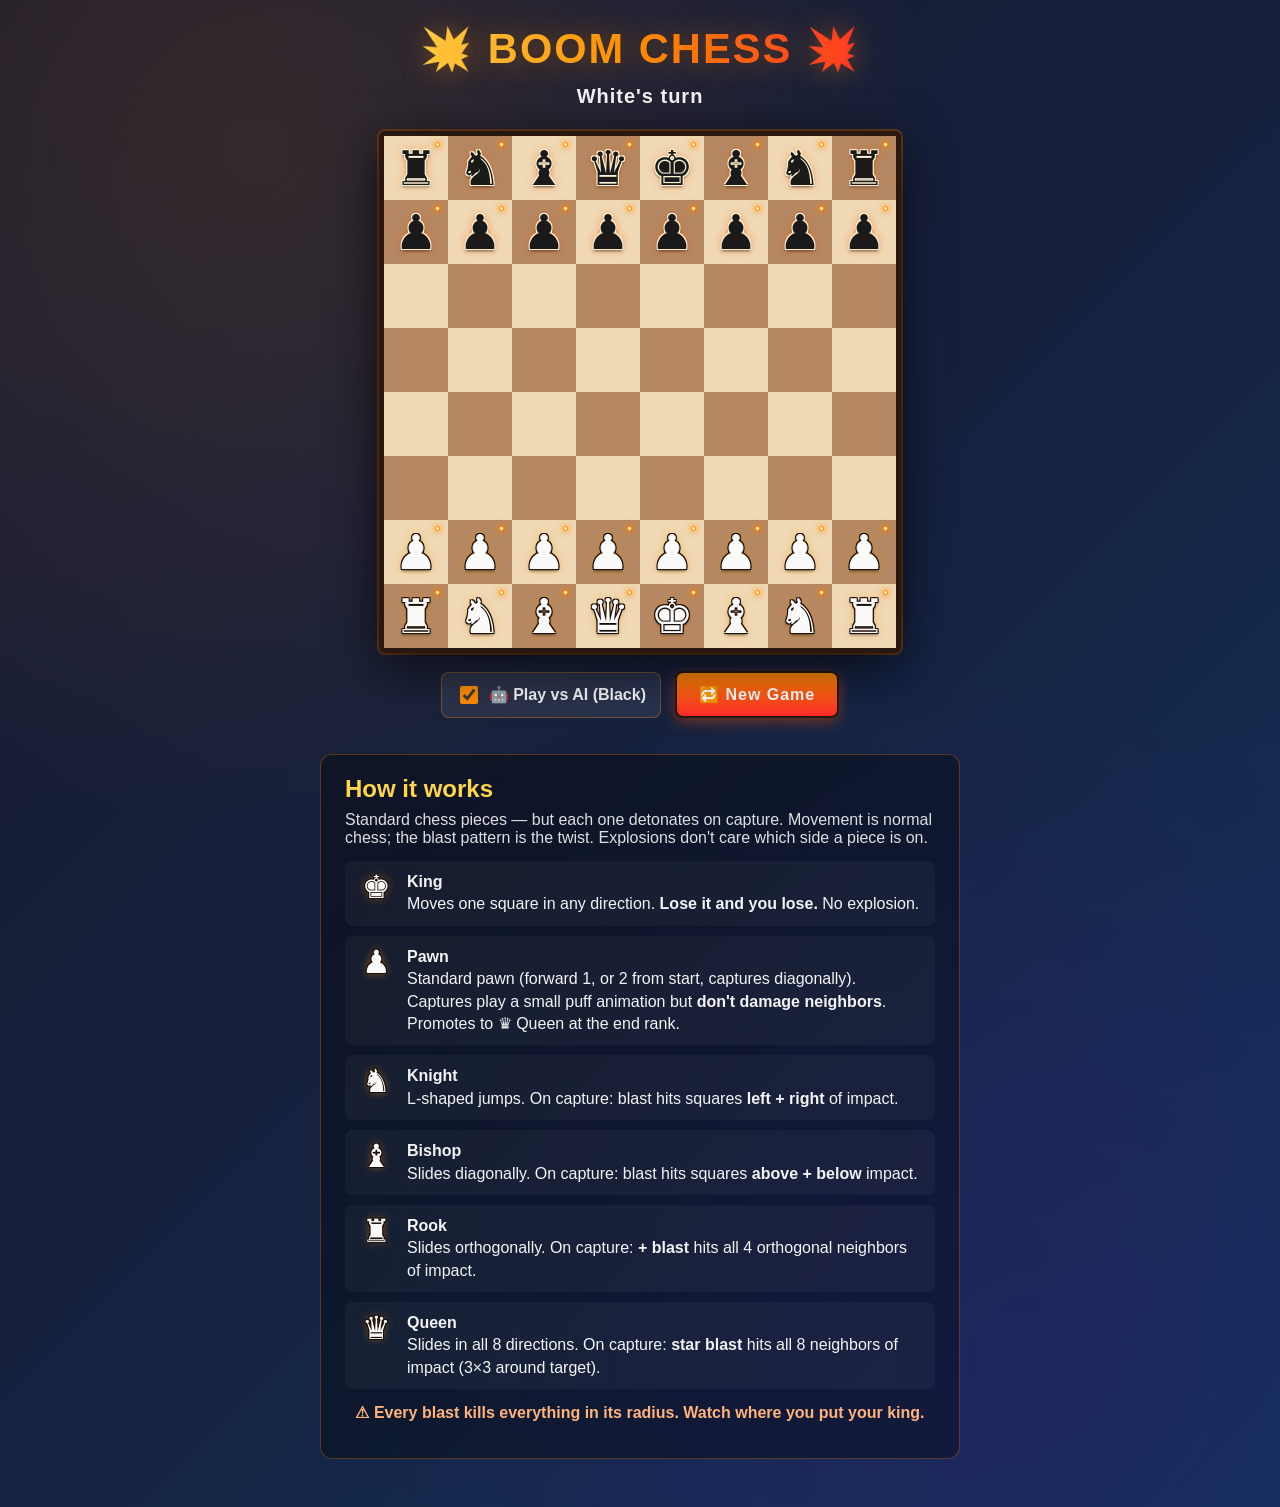
==== commit 97e4e62a: "Make pawn explosion cosmetic only Pawn captures still play the small + puff animation but no longer " ====
--- a/boom-chess.html
+++ b/boom-chess.html
@@ -408,7 +408,7 @@
       </div>
       <div class="legend-item">
         <span class="lg-icon piece-icon">♟</span>
-        <div><b>Pawn</b><br>Standard pawn (forward 1, or 2 from start, captures diagonally). On capture: <b>small + blast</b> hits the 4 orthogonal neighbors of impact. Promotes to ♛ Queen at the end rank.</div>
+        <div><b>Pawn</b><br>Standard pawn (forward 1, or 2 from start, captures diagonally). Captures play a small puff animation but <b>don't damage neighbors</b>. Promotes to ♛ Queen at the end rank.</div>
       </div>
       <div class="legend-item">
         <span class="lg-icon piece-icon">♞</span>
@@ -554,13 +554,16 @@
 
   let css = 'normal';
   let shake = 'small';
+  let destructive = true;
 
   switch (piece.type) {
     case 'pawn':
-      // Small + blast around landing (4 orthogonal neighbors)
+      // Cosmetic puff around landing — visual only, no pieces destroyed
       add(toR - 1, toC); add(toR + 1, toC);
       add(toR, toC - 1); add(toR, toC + 1);
-      css = 'plus'; break;
+      css = 'plus';
+      destructive = false;
+      break;
     case 'knight':
       // Lateral blast: left + right of landing
       add(toR, toC - 1); add(toR, toC + 1);
@@ -586,7 +589,7 @@
   }
 
   const squares = [...set].map(n => ({ r: Math.floor(n / SIZE), c: n % SIZE }));
-  return { squares, css, shake };
+  return { squares, css, shake, destructive };
 }
 
 // ----- Pure move application (for AI simulation) -----
@@ -604,7 +607,9 @@
   }
   if (isCapture) {
     const blast = getBlast(piece, fromR, fromC, toR, toC);
-    for (const { r, c } of blast.squares) nb[r][c] = null;
+    if (blast.destructive) {
+      for (const { r, c } of blast.squares) nb[r][c] = null;
+    }
   }
   return nb;
 }
@@ -762,7 +767,9 @@
   if (isCapture) {
     const blast = getBlast(piece, fromR, fromC, toR, toC);
     await playExplosion(blast);
-    for (const { r, c } of blast.squares) board[r][c] = null;
+    if (blast.destructive) {
+      for (const { r, c } of blast.squares) board[r][c] = null;
+    }
   }
 
   const kings = findKings(board);
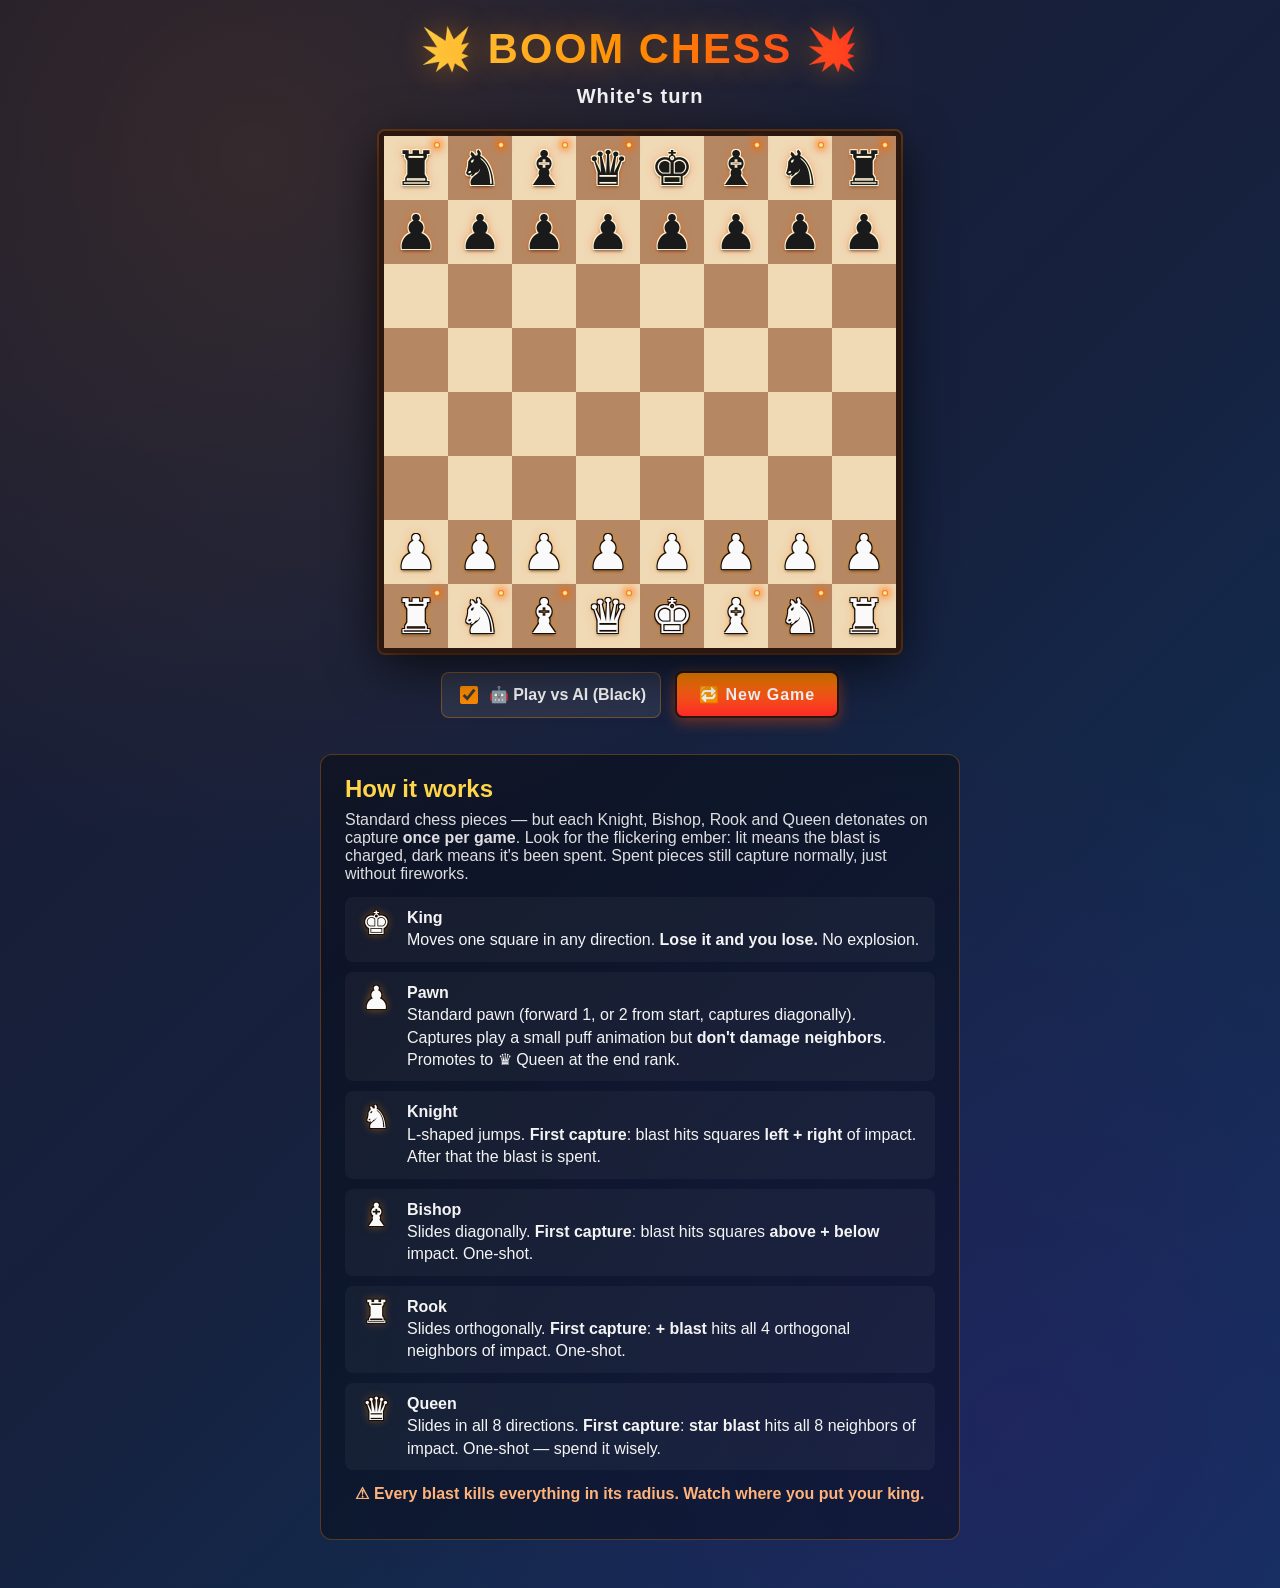
==== commit 89207115: "One-shot blasts: each blast-capable piece detonates only once per game Knights, bishops, rooks and q" ====
--- a/boom-chess.html
+++ b/boom-chess.html
@@ -160,17 +160,17 @@
      0  0   10px rgba(255, 90, 0, 0.55);
 }
 
-/* Smoldering fuse ember — small flicker at top-right of every piece */
-.piece::after {
+/* Lit fuse ember — only on pieces with an unspent blast charge */
+.piece.charged::after {
   content: '';
   position: absolute;
   top: 4px;
   right: 6px;
-  width: 5px;
-  height: 5px;
+  width: 6px;
+  height: 6px;
   border-radius: 50%;
-  background: radial-gradient(circle, #fff 0%, #ffd54a 40%, #ff6a00 70%, transparent 100%);
-  box-shadow: 0 0 6px 1px rgba(255, 140, 0, 0.8);
+  background: radial-gradient(circle, #fff 0%, #ffd54a 40%, #ff3a00 75%, transparent 100%);
+  box-shadow: 0 0 8px 2px rgba(255, 100, 0, 0.9);
   animation: ember 2.2s ease-in-out infinite;
 }
 
@@ -400,7 +400,7 @@
 
   <section class="legend">
     <h2>How it works</h2>
-    <p class="tagline">Standard chess pieces — but each one detonates on capture. Movement is normal chess; the blast pattern is the twist. Explosions don't care which side a piece is on.</p>
+    <p class="tagline">Standard chess pieces — but each Knight, Bishop, Rook and Queen detonates on capture <b>once per game</b>. Look for the flickering ember: lit means the blast is charged, dark means it's been spent. Spent pieces still capture normally, just without fireworks.</p>
     <div class="legend-grid">
       <div class="legend-item">
         <span class="lg-icon piece-icon">♚</span>
@@ -412,19 +412,19 @@
       </div>
       <div class="legend-item">
         <span class="lg-icon piece-icon">♞</span>
-        <div><b>Knight</b><br>L-shaped jumps. On capture: blast hits squares <b>left + right</b> of impact.</div>
+        <div><b>Knight</b><br>L-shaped jumps. <b>First capture</b>: blast hits squares <b>left + right</b> of impact. After that the blast is spent.</div>
       </div>
       <div class="legend-item">
         <span class="lg-icon piece-icon">♝</span>
-        <div><b>Bishop</b><br>Slides diagonally. On capture: blast hits squares <b>above + below</b> impact.</div>
+        <div><b>Bishop</b><br>Slides diagonally. <b>First capture</b>: blast hits squares <b>above + below</b> impact. One-shot.</div>
       </div>
       <div class="legend-item">
         <span class="lg-icon piece-icon">♜</span>
-        <div><b>Rook</b><br>Slides orthogonally. On capture: <b>+ blast</b> hits all 4 orthogonal neighbors of impact.</div>
+        <div><b>Rook</b><br>Slides orthogonally. <b>First capture</b>: <b>+ blast</b> hits all 4 orthogonal neighbors of impact. One-shot.</div>
       </div>
       <div class="legend-item">
         <span class="lg-icon piece-icon">♛</span>
-        <div><b>Queen</b><br>Slides in all 8 directions. On capture: <b>star blast</b> hits all 8 neighbors of impact (3×3 around target).</div>
+        <div><b>Queen</b><br>Slides in all 8 directions. <b>First capture</b>: <b>star blast</b> hits all 8 neighbors of impact. One-shot — spend it wisely.</div>
       </div>
     </div>
     <p class="warning">⚠ Every blast kills <b>everything</b> in its radius. Watch where you put your king.</p>
@@ -448,6 +448,8 @@
 const PIECE_VALUE = {
   king: 10000, queen: 9, rook: 5, bishop: 3.5, knight: 3.5, pawn: 1,
 };
+
+const BLAST_CAPABLE = new Set(['knight', 'bishop', 'rook', 'queen']);
 
 let board, turn, selected, legalMoves, gameOver, winner, busy;
 let aiEnabled = true;
@@ -549,6 +551,11 @@
 // ----- Explosions -----
 
 function getBlast(piece, fromR, fromC, toR, toC) {
+  // Spent pieces have already used their one blast — capture is silent.
+  if (piece.spent) {
+    return { squares: [], css: 'none', shake: null, destructive: false };
+  }
+
   const set = new Set();
   const add = (r, c) => { if (inBounds(r, c)) set.add(r * SIZE + c); };
 
@@ -603,6 +610,7 @@
   if (piece.type === 'pawn') {
     if ((piece.color === 'white' && toR === 0) || (piece.color === 'black' && toR === SIZE - 1)) {
       piece.type = 'queen';
+      piece.spent = false;
     }
   }
   if (isCapture) {
@@ -610,6 +618,7 @@
     if (blast.destructive) {
       for (const { r, c } of blast.squares) nb[r][c] = null;
     }
+    if (BLAST_CAPABLE.has(piece.type)) piece.spent = true;
   }
   return nb;
 }
@@ -652,7 +661,8 @@
   for (let r = 0; r < SIZE; r++) for (let c = 0; c < SIZE; c++) {
     const p = b[r][c];
     if (!p) continue;
-    const v = PIECE_VALUE[p.type];
+    let v = PIECE_VALUE[p.type];
+    if (p.spent) v *= 0.7; // a spent piece is worth less — its charge is gone
     if (p.color === perspective) myScore += v; else oppScore += v;
   }
   return myScore - oppScore;
@@ -757,6 +767,7 @@
   if (piece.type === 'pawn') {
     if ((piece.color === 'white' && toR === 0) || (piece.color === 'black' && toR === SIZE - 1)) {
       piece.type = 'queen';
+      piece.spent = false;
     }
   }
 
@@ -770,6 +781,7 @@
     if (blast.destructive) {
       for (const { r, c } of blast.squares) board[r][c] = null;
     }
+    if (BLAST_CAPABLE.has(piece.type)) piece.spent = true;
   }
 
   const kings = findKings(board);
@@ -794,6 +806,7 @@
 // ----- Animation -----
 
 function playExplosion(blast) {
+  if (!blast.squares.length) return Promise.resolve();
   return new Promise(resolve => {
     const boardEl = document.getElementById('board');
     const wrap = document.getElementById('shake');
@@ -843,8 +856,10 @@
       if (p) {
         const pe = document.createElement('div');
         pe.className = 'piece ' + p.color;
+        if (BLAST_CAPABLE.has(p.type) && !p.spent) pe.classList.add('charged');
         pe.textContent = PIECE_INFO[p.type].symbol;
-        pe.title = `${p.color} ${PIECE_INFO[p.type].name}`;
+        const state = (BLAST_CAPABLE.has(p.type) && p.spent) ? ' (spent)' : '';
+        pe.title = `${p.color} ${PIECE_INFO[p.type].name}${state}`;
         sq.appendChild(pe);
       }
 
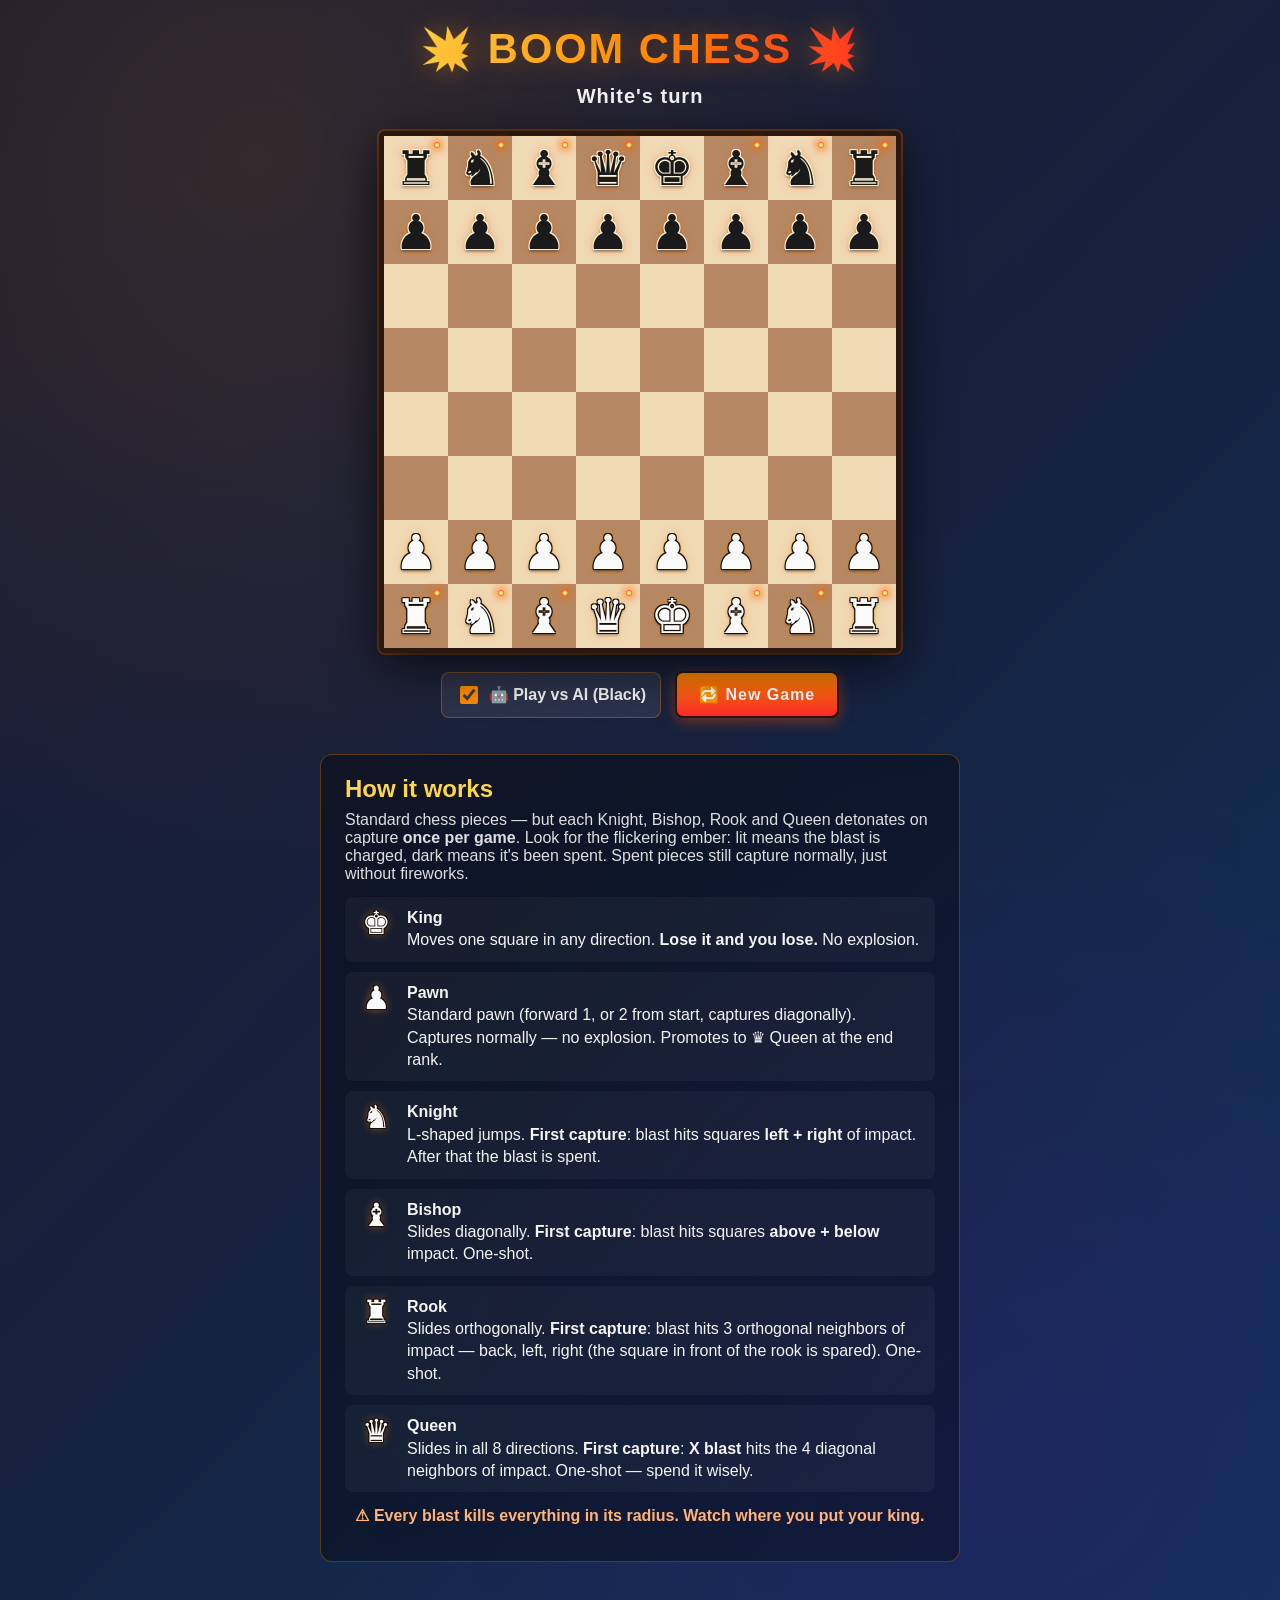
==== commit 3041311c: "Adjust blast patterns: silent pawn, 3-square rook, 4-square queen - Pawn: no explosion at all (anima" ====
--- a/boom-chess.html
+++ b/boom-chess.html
@@ -408,7 +408,7 @@
       </div>
       <div class="legend-item">
         <span class="lg-icon piece-icon">♟</span>
-        <div><b>Pawn</b><br>Standard pawn (forward 1, or 2 from start, captures diagonally). Captures play a small puff animation but <b>don't damage neighbors</b>. Promotes to ♛ Queen at the end rank.</div>
+        <div><b>Pawn</b><br>Standard pawn (forward 1, or 2 from start, captures diagonally). Captures normally — no explosion. Promotes to ♛ Queen at the end rank.</div>
       </div>
       <div class="legend-item">
         <span class="lg-icon piece-icon">♞</span>
@@ -420,11 +420,11 @@
       </div>
       <div class="legend-item">
         <span class="lg-icon piece-icon">♜</span>
-        <div><b>Rook</b><br>Slides orthogonally. <b>First capture</b>: <b>+ blast</b> hits all 4 orthogonal neighbors of impact. One-shot.</div>
+        <div><b>Rook</b><br>Slides orthogonally. <b>First capture</b>: blast hits 3 orthogonal neighbors of impact — back, left, right (the square in front of the rook is spared). One-shot.</div>
       </div>
       <div class="legend-item">
         <span class="lg-icon piece-icon">♛</span>
-        <div><b>Queen</b><br>Slides in all 8 directions. <b>First capture</b>: <b>star blast</b> hits all 8 neighbors of impact. One-shot — spend it wisely.</div>
+        <div><b>Queen</b><br>Slides in all 8 directions. <b>First capture</b>: <b>X blast</b> hits the 4 diagonal neighbors of impact. One-shot — spend it wisely.</div>
       </div>
     </div>
     <p class="warning">⚠ Every blast kills <b>everything</b> in its radius. Watch where you put your king.</p>
@@ -564,13 +564,6 @@
   let destructive = true;
 
   switch (piece.type) {
-    case 'pawn':
-      // Cosmetic puff around landing — visual only, no pieces destroyed
-      add(toR - 1, toC); add(toR + 1, toC);
-      add(toR, toC - 1); add(toR, toC + 1);
-      css = 'plus';
-      destructive = false;
-      break;
     case 'knight':
       // Lateral blast: left + right of landing
       add(toR, toC - 1); add(toR, toC + 1);
@@ -579,19 +572,24 @@
       // Vertical blast: above + below landing
       add(toR - 1, toC); add(toR + 1, toC);
       css = 'normal'; break;
-    case 'rook':
-      // Cross blast: all 4 orthogonal neighbors of landing
-      add(toR - 1, toC); add(toR + 1, toC);
-      add(toR, toC - 1); add(toR, toC + 1);
-      css = 'normal'; shake = 'small'; break;
-    case 'queen':
-      // Star blast: all 8 neighbors of landing
-      for (let dr = -1; dr <= 1; dr++) for (let dc = -1; dc <= 1; dc++) {
-        if (!dr && !dc) continue;
+    case 'rook': {
+      // Three of the four orthogonal neighbors — skip the one in front
+      // (the direction the rook moved toward the target)
+      const fdr = Math.sign(toR - fromR);
+      const fdc = Math.sign(toC - fromC);
+      for (const [dr, dc] of [[-1,0],[1,0],[0,-1],[0,1]]) {
+        if (dr === fdr && dc === fdc) continue; // skip the forward square
         add(toR + dr, toC + dc);
       }
+      css = 'normal'; shake = 'small'; break;
+    }
+    case 'queen':
+      // X blast: 4 diagonal neighbors of landing
+      add(toR - 1, toC - 1); add(toR - 1, toC + 1);
+      add(toR + 1, toC - 1); add(toR + 1, toC + 1);
       css = 'nuke'; shake = 'big'; break;
     default:
+      // pawn, king, anything else — no blast
       shake = null;
   }
 
